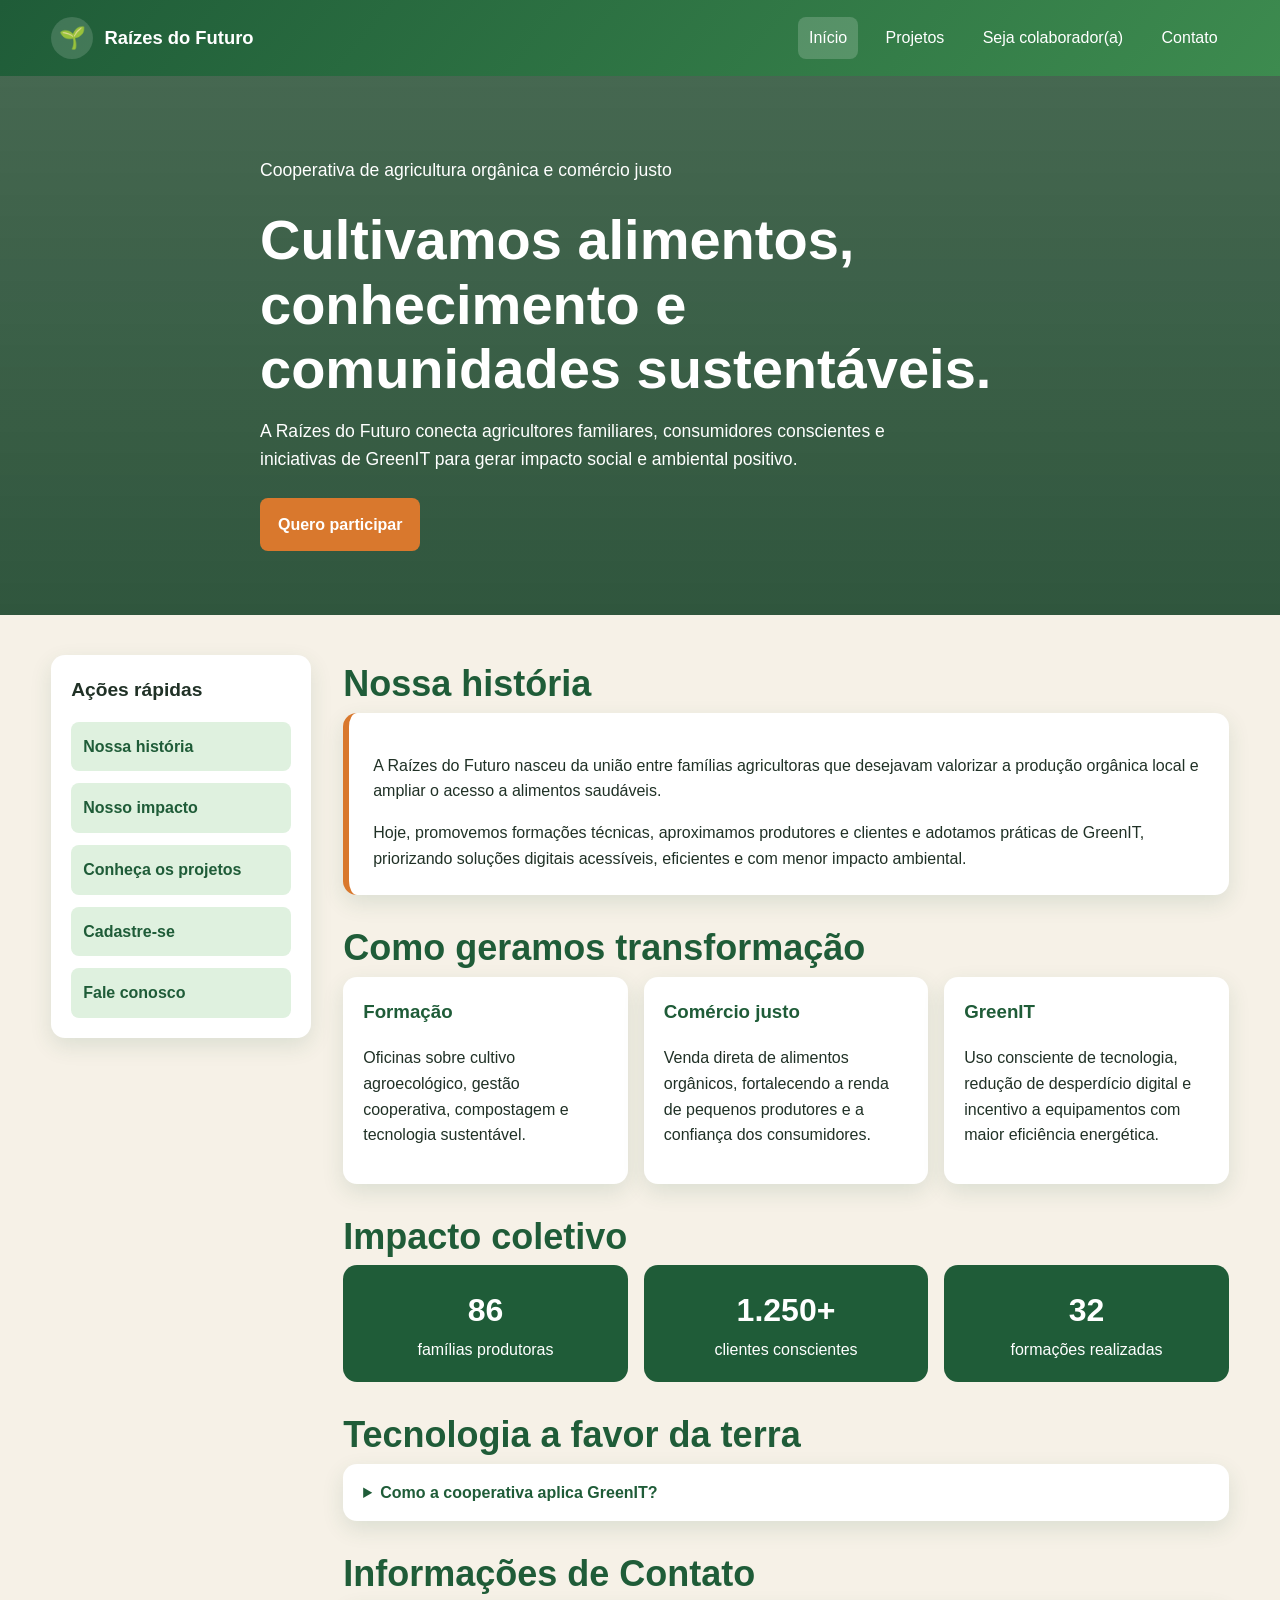
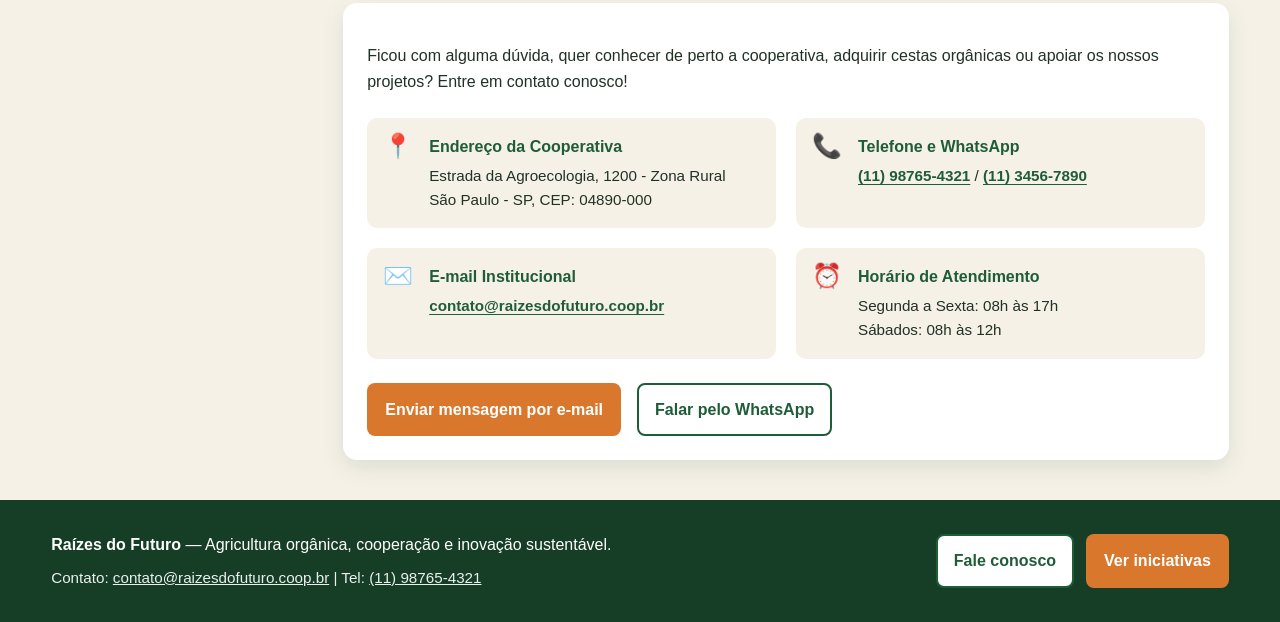
==== exp_pratica_1/index.html @ ef30d77c "Primeiro commit" ====
<!DOCTYPE html>
<html lang="pt-BR">

<head>
    <meta charset="UTF-8" />
    <meta name="viewport" content="width=device-width, initial-scale=1.0" />
    <meta name="description"
        content="Raízes do Futuro: cooperativa de agricultores orgânicos, formação, comércio justo e sustentabilidade." />
    <title>Raízes do Futuro | Cooperativa Orgânica</title>

    <style>
        :root {
            --verde-escuro: #1f5c38;
            --verde: #3d8b4f;
            --verde-claro: #dff1df;
            --areia: #f6f1e7;
            --laranja: #d9782d;
            --texto: #203126;
            --branco: #ffffff;
            --sombra: 0 8px 22px rgba(31, 92, 56, 0.12);
            --raio: 14px;
        }

        * {
            box-sizing: border-box;
        }

        html {
            scroll-behavior: smooth;
        }

        body {
            margin: 0;
            font-family: Arial, sans-serif;
            color: var(--texto);
            background: var(--areia);
            line-height: 1.6;
        }

        a {
            color: inherit;
        }

        a:focus-visible,
        button:focus-visible {
            outline: 3px solid #1d6ed8;
            outline-offset: 3px;
        }

        .container {
            width: min(1180px, 92%);
            margin: 0 auto;
        }

        .skip-link {
            position: absolute;
            top: -50px;
            left: 1rem;
            padding: 0.7rem 1rem;
            color: var(--branco);
            background: var(--verde-escuro);
            z-index: 10;
        }

        .skip-link:focus {
            top: 1rem;
        }

        .topo {
            color: var(--branco);
            background: linear-gradient(130deg, var(--verde-escuro), var(--verde));
        }

        .topo-conteudo {
            display: flex;
            align-items: center;
            justify-content: space-between;
            gap: 1rem;
            min-height: 76px;
        }

        .marca {
            display: flex;
            align-items: center;
            gap: 0.7rem;
            text-decoration: none;
            font-weight: bold;
            font-size: 1.15rem;
        }

        .marca-icone {
            display: grid;
            place-items: center;
            width: 42px;
            height: 42px;
            border-radius: 50%;
            background: rgba(255, 255, 255, 0.15);
            font-size: 1.35rem;
        }

        .menu-toggle {
            display: none;
            border: 1px solid rgba(255, 255, 255, 0.7);
            border-radius: 8px;
            padding: 0.5rem 0.75rem;
            color: var(--branco);
            background: transparent;
            font-size: 1rem;
            cursor: pointer;
        }

        .menu ul {
            display: flex;
            gap: 1rem;
            margin: 0;
            padding: 0;
            list-style: none;
        }

        .menu a {
            display: inline-block;
            padding: 0.5rem 0.7rem;
            border-radius: 8px;
            text-decoration: none;
        }

        .menu a:hover,
        .menu a[aria-current="page"] {
            background: rgba(255, 255, 255, 0.18);
        }

        .hero {
            padding: 4rem 0;
            color: var(--branco);
            background:
                linear-gradient(rgba(20, 65, 38, 0.78), rgba(20, 65, 38, 0.88)),
                url("https://images.unsplash.com/photo-1464226184884-fa280b87c399?auto=format&fit=crop&w=1600&q=80") center / cover;
        }

        .hero-conteudo {
            max-width: 760px;
        }

        .hero h1 {
            margin: 0;
            font-size: clamp(2rem, 5vw, 3.5rem);
            line-height: 1.15;
        }

        .hero p {
            max-width: 650px;
            margin: 1rem 0 1.5rem;
            font-size: 1.1rem;
        }

        .botao {
            display: inline-block;
            border: 2px solid transparent;
            border-radius: 8px;
            padding: 0.75rem 1rem;
            color: var(--branco);
            background: var(--laranja);
            text-decoration: none;
            font-weight: bold;
            cursor: pointer;
            transition: transform 0.2s ease, background 0.2s ease;
        }

        .botao:hover {
            background: #b85d19;
            transform: translateY(-2px);
        }

        .botao-secundario {
            color: var(--verde-escuro);
            background: var(--branco);
            border-color: var(--verde-escuro);
        }

        .botao-secundario:hover {
            color: var(--branco);
            background: var(--verde-escuro);
        }

        .layout {
            display: grid;
            grid-template-columns: 260px 1fr;
            gap: 2rem;
            padding: 2.5rem 0;
        }

        .sidebar {
            align-self: start;
            padding: 1.25rem;
            border-radius: var(--raio);
            background: var(--branco);
            box-shadow: var(--sombra);
        }

        .sidebar h2 {
            margin-top: 0;
            font-size: 1.2rem;
        }

        .sidebar nav {
            display: grid;
            gap: 0.75rem;
        }

        .sidebar a {
            display: block;
            padding: 0.75rem;
            border-radius: 8px;
            color: var(--verde-escuro);
            background: var(--verde-claro);
            text-decoration: none;
            font-weight: bold;
        }

        .sidebar a:hover {
            color: var(--branco);
            background: var(--verde);
        }

        .conteudo-principal {
            display: grid;
            gap: 1.5rem;
        }

        .secao-titulo {
            margin: 0;
            color: var(--verde-escuro);
            font-size: clamp(1.6rem, 3vw, 2.25rem);
        }

        .cartoes {
            display: grid;
            grid-template-columns: repeat(3, minmax(0, 1fr));
            gap: 1rem;
        }

        .cartao {
            padding: 1.25rem;
            border-radius: var(--raio);
            background: var(--branco);
            box-shadow: var(--sombra);
        }

        .cartao h3 {
            margin-top: 0;
            color: var(--verde-escuro);
        }

        .destaque {
            padding: 1.5rem;
            border-left: 6px solid var(--laranja);
            border-radius: var(--raio);
            background: var(--branco);
            box-shadow: var(--sombra);
        }

        .destaque p:last-child {
            margin-bottom: 0;
        }

        .metricas {
            display: grid;
            grid-template-columns: repeat(3, 1fr);
            gap: 1rem;
        }

        .metrica {
            padding: 1.25rem;
            border-radius: var(--raio);
            color: var(--branco);
            background: var(--verde-escuro);
            text-align: center;
        }

        .metrica strong {
            display: block;
            font-size: 2rem;
        }

        details {
            border-radius: var(--raio);
            background: var(--branco);
            box-shadow: var(--sombra);
        }

        summary {
            padding: 1rem 1.25rem;
            color: var(--verde-escuro);
            font-weight: bold;
            cursor: pointer;
        }

        details p {
            margin: 0;
            padding: 0 1.25rem 1.25rem;
        }

        .contato-info {
            padding: 1.5rem;
            border-radius: var(--raio);
            background: var(--branco);
            box-shadow: var(--sombra);
        }

        .contato-grid {
            display: grid;
            grid-template-columns: repeat(2, minmax(0, 1fr));
            gap: 1.25rem;
            margin: 1.5rem 0;
        }

        .contato-item {
            display: flex;
            align-items: flex-start;
            gap: 1rem;
            padding: 1rem;
            border-radius: 10px;
            background: var(--areia);
        }

        .contato-icone {
            font-size: 1.5rem;
            line-height: 1;
            flex-shrink: 0;
        }

        .contato-item strong {
            display: block;
            color: var(--verde-escuro);
            margin-bottom: 0.25rem;
        }

        .contato-item p {
            margin: 0;
            font-size: 0.95rem;
        }

        .link-contato {
            color: var(--verde-escuro);
            font-weight: bold;
            text-decoration: underline;
            text-underline-offset: 3px;
            transition: color 0.2s ease;
        }

        .link-contato:hover {
            color: var(--laranja);
        }

        .contato-acoes {
            display: flex;
            flex-wrap: wrap;
            gap: 1rem;
            margin-top: 1.25rem;
        }

        .rodape {
            padding: 2rem 0;
            color: var(--branco);
            background: #163e27;
        }

        .rodape-conteudo {
            display: flex;
            justify-content: space-between;
            gap: 1.5rem;
            align-items: center;
        }

        .rodape p {
            margin: 0;
        }

        .rodape-contato {
            margin-top: 0.5rem !important;
            font-size: 0.95rem;
            opacity: 0.92;
        }

        .rodape-contato a {
            color: var(--branco);
            text-decoration: underline;
        }

        .rodape-contato a:hover {
            color: var(--laranja);
        }

        .rodape-acoes {
            display: flex;
            gap: 0.75rem;
            flex-wrap: wrap;
        }

        @media (max-width: 800px) {
            .topo-conteudo {
                flex-wrap: wrap;
                padding: 0.8rem 0;
            }

            .menu-toggle {
                display: inline-block;
            }

            .menu {
                display: none;
                width: 100%;
            }

            .menu.aberto {
                display: block;
            }

            .menu ul {
                flex-direction: column;
                padding-top: 0.5rem;
            }

            .layout {
                grid-template-columns: 1fr;
            }

            .cartoes,
            .metricas,
            .contato-grid {
                grid-template-columns: 1fr;
            }

            .rodape-conteudo {
                flex-direction: column;
                align-items: flex-start;
            }
        }
    </style>
</head>

<body>
    <a class="skip-link" href="#conteudo-principal">Pular para o conteúdo principal</a>

    <header class="topo">
        <div class="container topo-conteudo">
            <a class="marca" href="index.html" aria-label="Página inicial da Raízes do Futuro">
                <span class="marca-icone" aria-hidden="true">🌱</span>
                Raízes do Futuro
            </a>

            <button class="menu-toggle" type="button" aria-expanded="false" aria-controls="menu-principal">
                Menu
            </button>

            <nav id="menu-principal" class="menu" aria-label="Navegação principal">
                <ul>
                    <li><a href="index.html" aria-current="page">Início</a></li>
                    <li><a href="projetos.html">Projetos</a></li>
                    <li><a href="cadastro.html">Seja colaborador(a)</a></li>
                    <li><a href="#contato">Contato</a></li>
                </ul>
            </nav>
        </div>
    </header>

    <main id="conteudo-principal">
        <section class="hero" aria-labelledby="titulo-principal">
            <div class="container hero-conteudo">
                <p>Cooperativa de agricultura orgânica e comércio justo</p>
                <h1 id="titulo-principal">Cultivamos alimentos, conhecimento e comunidades sustentáveis.</h1>
                <p>
                    A Raízes do Futuro conecta agricultores familiares, consumidores conscientes
                    e iniciativas de GreenIT para gerar impacto social e ambiental positivo.
                </p>
                <a class="botao" href="cadastro.html">Quero participar</a>
            </div>
        </section>

        <div class="container layout">
            <aside class="sidebar" aria-label="Ações rápidas">
                <h2>Ações rápidas</h2>
                <nav>
                    <a href="#historia">Nossa história</a>
                    <a href="#impacto">Nosso impacto</a>
                    <a href="projetos.html">Conheça os projetos</a>
                    <a href="cadastro.html">Cadastre-se</a>
                    <a href="#contato">Fale conosco</a>
                </nav>
            </aside>

            <div class="conteudo-principal">
                <section id="historia" aria-labelledby="titulo-historia">
                    <h2 id="titulo-historia" class="secao-titulo">Nossa história</h2>

                    <article class="destaque">
                        <p>
                            A Raízes do Futuro nasceu da união entre famílias agricultoras que
                            desejavam valorizar a produção orgânica local e ampliar o acesso a
                            alimentos saudáveis.
                        </p>
                        <p>
                            Hoje, promovemos formações técnicas, aproximamos produtores e clientes
                            e adotamos práticas de GreenIT, priorizando soluções digitais acessíveis,
                            eficientes e com menor impacto ambiental.
                        </p>
                    </article>
                </section>

                <section aria-labelledby="titulo-pilares">
                    <h2 id="titulo-pilares" class="secao-titulo">Como geramos transformação</h2>

                    <div class="cartoes">
                        <article class="cartao">
                            <h3>Formação</h3>
                            <p>
                                Oficinas sobre cultivo agroecológico, gestão cooperativa, compostagem e
                                tecnologia sustentável.
                            </p>
                        </article>

                        <article class="cartao">
                            <h3>Comércio justo</h3>
                            <p>
                                Venda direta de alimentos orgânicos, fortalecendo a renda de pequenos
                                produtores e a confiança dos consumidores.
                            </p>
                        </article>

                        <article class="cartao">
                            <h3>GreenIT</h3>
                            <p>
                                Uso consciente de tecnologia, redução de desperdício digital e
                                incentivo a equipamentos com maior eficiência energética.
                            </p>
                        </article>
                    </div>
                </section>

                <section id="impacto" aria-labelledby="titulo-impacto">
                    <h2 id="titulo-impacto" class="secao-titulo">Impacto coletivo</h2>

                    <div class="metricas">
                        <article class="metrica">
                            <strong>86</strong>
                            famílias produtoras
                        </article>

                        <article class="metrica">
                            <strong>1.250+</strong>
                            clientes conscientes
                        </article>

                        <article class="metrica">
                            <strong>32</strong>
                            formações realizadas
                        </article>
                    </div>
                </section>

                <section aria-labelledby="titulo-greenit">
                    <h2 id="titulo-greenit" class="secao-titulo">Tecnologia a favor da terra</h2>

                    <details>
                        <summary>Como a cooperativa aplica GreenIT?</summary>
                        <p>
                            Priorizamos páginas leves, comunicação digital objetiva, redução de
                            impressões desnecessárias, descarte responsável de eletrônicos e
                            equipamentos de baixo consumo energético.
                        </p>
                    </details>
                </section>

                <section id="contato" aria-labelledby="titulo-contato">
                    <h2 id="titulo-contato" class="secao-titulo">Informações de Contato</h2>

                    <div class="contato-info">
                        <p>
                            Ficou com alguma dúvida, quer conhecer de perto a cooperativa,
                            adquirir cestas orgânicas ou apoiar os nossos projetos? Entre em contato conosco!
                        </p>

                        <div class="contato-grid">
                            <article class="contato-item">
                                <span class="contato-icone" aria-hidden="true">📍</span>
                                <div>
                                    <strong>Endereço da Cooperativa</strong>
                                    <p>Estrada da Agroecologia, 1200 - Zona Rural<br />São Paulo - SP, CEP: 04890-000
                                    </p>
                                </div>
                            </article>

                            <article class="contato-item">
                                <span class="contato-icone" aria-hidden="true">📞</span>
                                <div>
                                    <strong>Telefone e WhatsApp</strong>
                                    <p>
                                        <a class="link-contato" href="tel:+5511987654321">(11) 98765-4321</a> /
                                        <a class="link-contato" href="tel:+551134567890">(11) 3456-7890</a>
                                    </p>
                                </div>
                            </article>

                            <article class="contato-item">
                                <span class="contato-icone" aria-hidden="true">✉️</span>
                                <div>
                                    <strong>E-mail Institucional</strong>
                                    <p>
                                        <a class="link-contato"
                                            href="mailto:contato@raizesdofuturo.coop.br">contato@raizesdofuturo.coop.br</a>
                                    </p>
                                </div>
                            </article>

                            <article class="contato-item">
                                <span class="contato-icone" aria-hidden="true">⏰</span>
                                <div>
                                    <strong>Horário de Atendimento</strong>
                                    <p>Segunda a Sexta: 08h às 17h<br />Sábados: 08h às 12h</p>
                                </div>
                            </article>
                        </div>

                        <div class="contato-acoes">
                            <a class="botao" href="mailto:contato@raizesdofuturo.coop.br">Enviar mensagem por e-mail</a>
                            <a class="botao botao-secundario" href="tel:+5511987654321">Falar pelo WhatsApp</a>
                        </div>
                    </div>
                </section>
            </div>
        </div>
    </main>

    <footer class="rodape">
        <div class="container rodape-conteudo">
            <div>
                <p><strong>Raízes do Futuro</strong> — Agricultura orgânica, cooperação e inovação sustentável.</p>
                <p class="rodape-contato">
                    Contato: <a href="mailto:contato@raizesdofuturo.coop.br">contato@raizesdofuturo.coop.br</a> | Tel:
                    <a href="tel:+5511987654321">(11) 98765-4321</a>
                </p>
            </div>
            <div class="rodape-acoes">
                <a class="botao botao-secundario" href="#contato">Fale conosco</a>
                <a class="botao" href="projetos.html">Ver iniciativas</a>
            </div>
        </div>
    </footer>

    <script>
        const menuToggle = document.querySelector(".menu-toggle");
        const menu = document.querySelector(".menu");

        menuToggle.addEventListener("click", () => {
            const menuAberto = menu.classList.toggle("aberto");

            menuToggle.setAttribute("aria-expanded", String(menuAberto));
            menuToggle.textContent = menuAberto ? "Fechar menu" : "Menu";
        });
    </script>
</body>

</html>
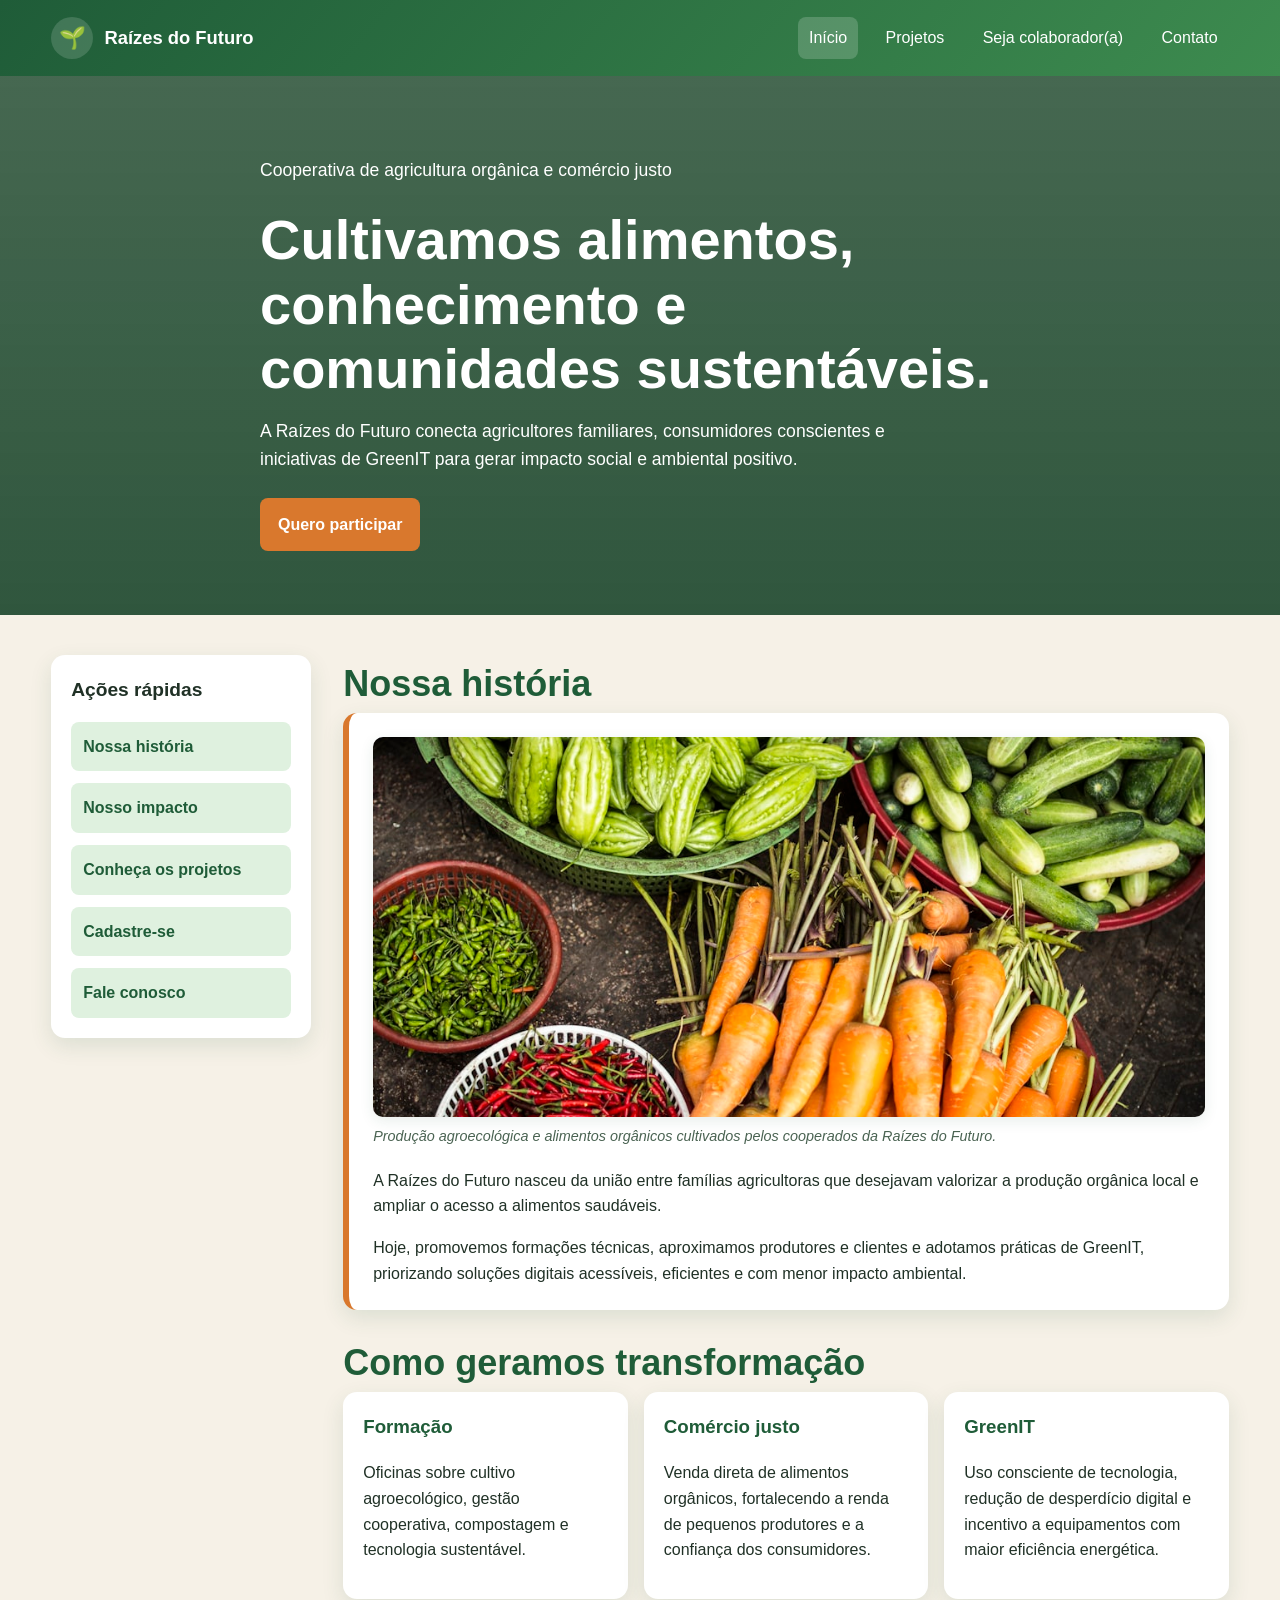
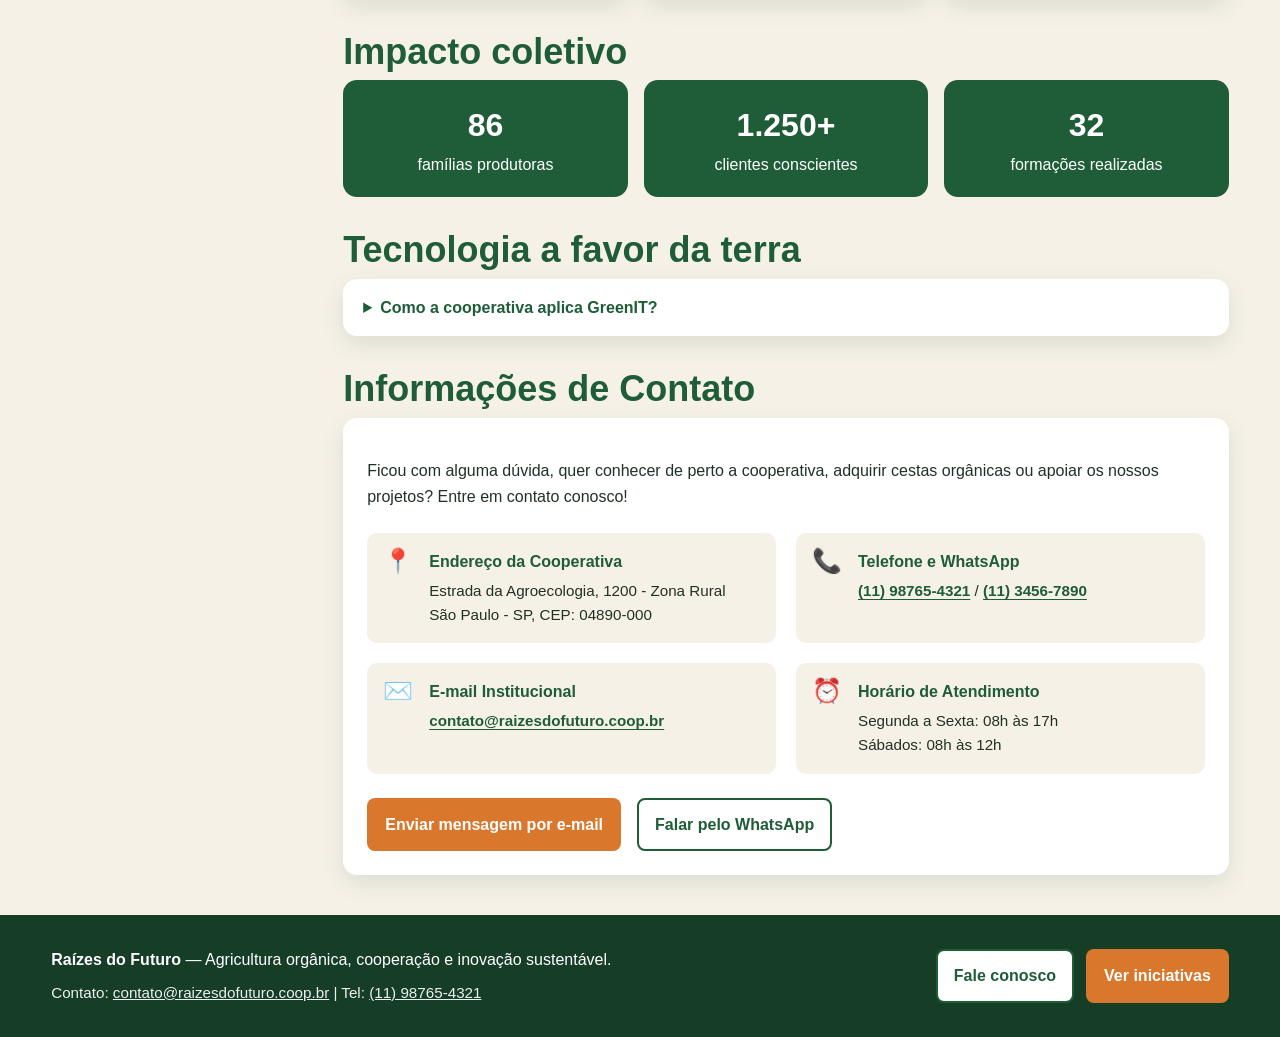
==== commit c702c087: "Inserção de imagem" ====
--- a/exp_pratica_1/index.html
+++ b/exp_pratica_1/index.html
@@ -251,12 +251,37 @@
             color: var(--verde-escuro);
         }
 
+        img {
+            max-width: 100%;
+            height: auto;
+            display: block;
+        }
+
         .destaque {
             padding: 1.5rem;
             border-left: 6px solid var(--laranja);
             border-radius: var(--raio);
             background: var(--branco);
             box-shadow: var(--sombra);
+        }
+
+        .destaque-midia {
+            margin: 0 0 1.25rem 0;
+        }
+
+        .imagem-destaque {
+            width: 100%;
+            max-height: 380px;
+            object-fit: cover;
+            border-radius: calc(var(--raio) - 4px);
+            box-shadow: 0 4px 14px rgba(31, 92, 56, 0.1);
+        }
+
+        .legenda-imagem {
+            margin-top: 0.5rem;
+            font-size: 0.9rem;
+            color: #4a6352;
+            font-style: italic;
         }
 
         .destaque p:last-child {
@@ -494,6 +519,17 @@
                     <h2 id="titulo-historia" class="secao-titulo">Nossa história</h2>
 
                     <article class="destaque">
+                        <figure class="destaque-midia">
+                            <img class="imagem-destaque"
+                                src="img/agricultura-familiar.jpg"
+                                alt="Alimentos orgânicos frescos como cenouras, pepinos e pimentões colhidos pela agricultura familiar"
+                                width="800"
+                                height="450"
+                                loading="lazy" />
+                            <figcaption class="legenda-imagem">
+                                Produção agroecológica e alimentos orgânicos cultivados pelos cooperados da Raízes do Futuro.
+                            </figcaption>
+                        </figure>
                         <p>
                             A Raízes do Futuro nasceu da união entre famílias agricultoras que
                             desejavam valorizar a produção orgânica local e ampliar o acesso a
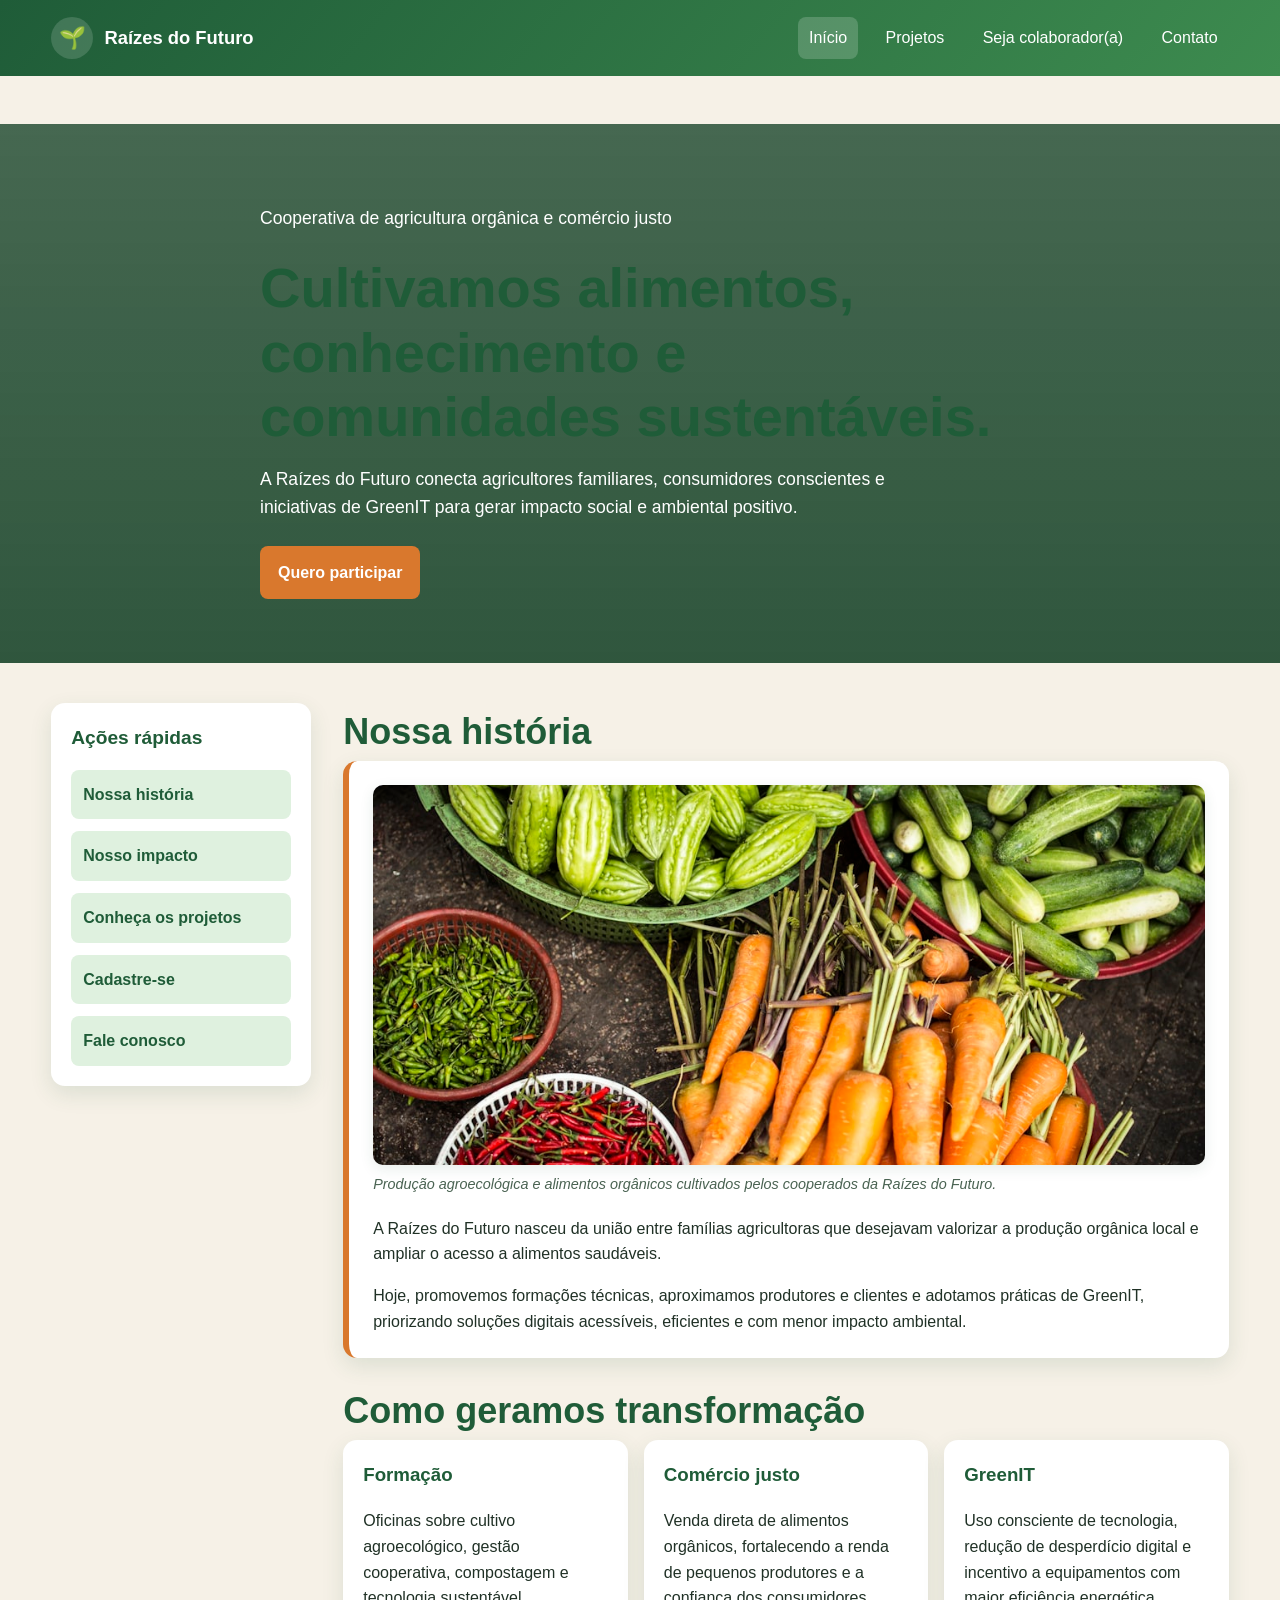
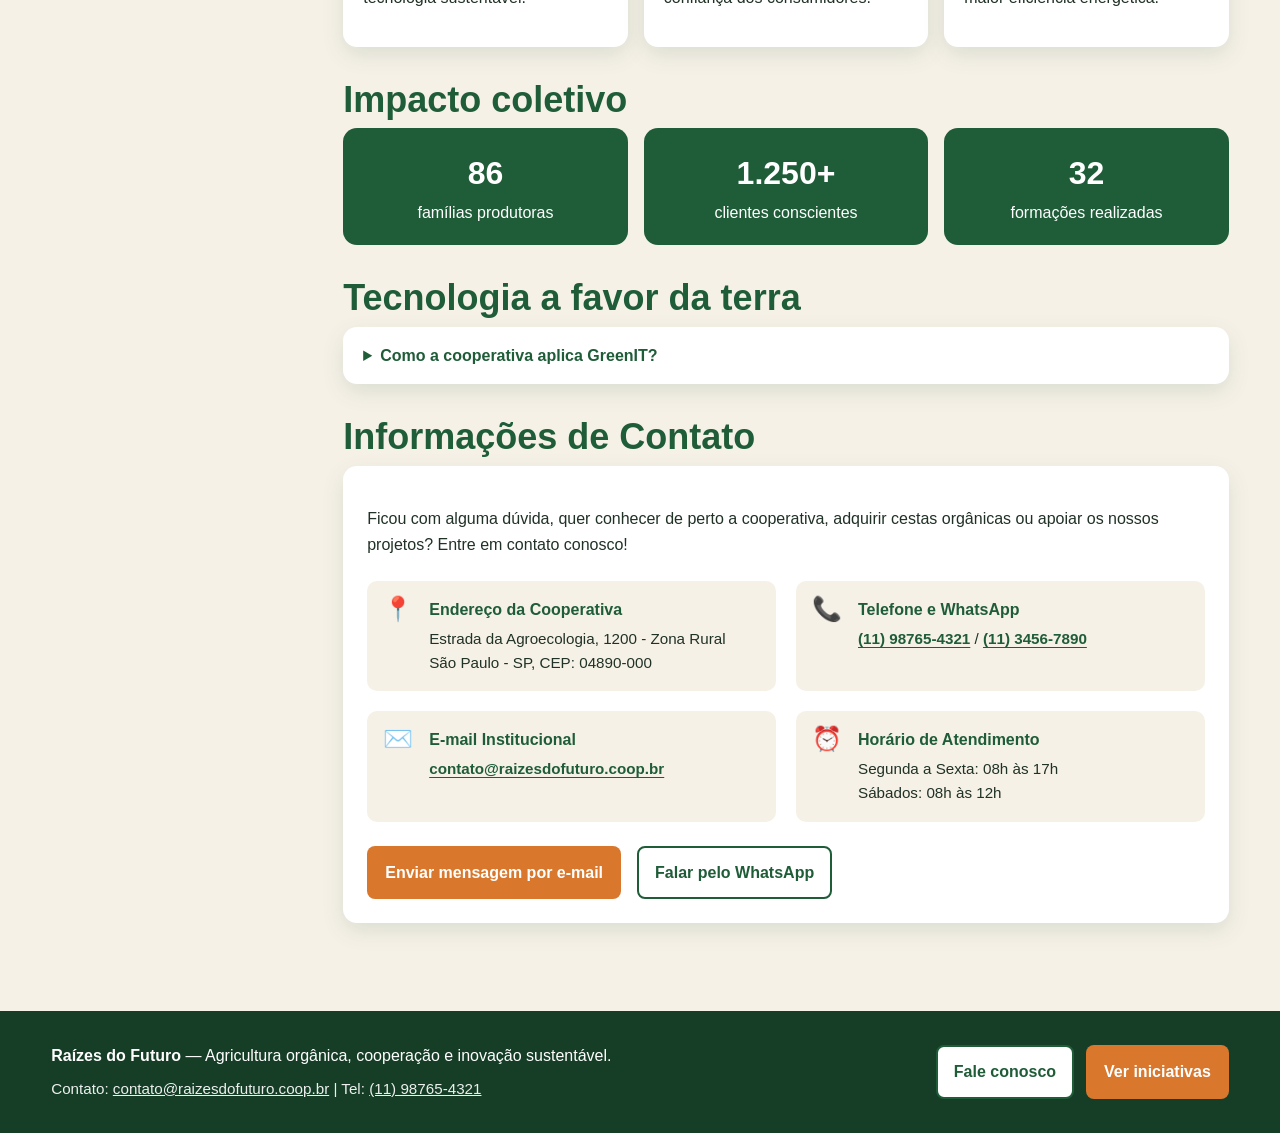
==== commit c47cd6cf: "separacao do css e do js" ====
--- a/exp_pratica_1/index.html
+++ b/exp_pratica_1/index.html
@@ -7,461 +7,8 @@
     <meta name="description"
         content="Raízes do Futuro: cooperativa de agricultores orgânicos, formação, comércio justo e sustentabilidade." />
     <title>Raízes do Futuro | Cooperativa Orgânica</title>
-
-    <style>
-        :root {
-            --verde-escuro: #1f5c38;
-            --verde: #3d8b4f;
-            --verde-claro: #dff1df;
-            --areia: #f6f1e7;
-            --laranja: #d9782d;
-            --texto: #203126;
-            --branco: #ffffff;
-            --sombra: 0 8px 22px rgba(31, 92, 56, 0.12);
-            --raio: 14px;
-        }
-
-        * {
-            box-sizing: border-box;
-        }
-
-        html {
-            scroll-behavior: smooth;
-        }
-
-        body {
-            margin: 0;
-            font-family: Arial, sans-serif;
-            color: var(--texto);
-            background: var(--areia);
-            line-height: 1.6;
-        }
-
-        a {
-            color: inherit;
-        }
-
-        a:focus-visible,
-        button:focus-visible {
-            outline: 3px solid #1d6ed8;
-            outline-offset: 3px;
-        }
-
-        .container {
-            width: min(1180px, 92%);
-            margin: 0 auto;
-        }
-
-        .skip-link {
-            position: absolute;
-            top: -50px;
-            left: 1rem;
-            padding: 0.7rem 1rem;
-            color: var(--branco);
-            background: var(--verde-escuro);
-            z-index: 10;
-        }
-
-        .skip-link:focus {
-            top: 1rem;
-        }
-
-        .topo {
-            color: var(--branco);
-            background: linear-gradient(130deg, var(--verde-escuro), var(--verde));
-        }
-
-        .topo-conteudo {
-            display: flex;
-            align-items: center;
-            justify-content: space-between;
-            gap: 1rem;
-            min-height: 76px;
-        }
-
-        .marca {
-            display: flex;
-            align-items: center;
-            gap: 0.7rem;
-            text-decoration: none;
-            font-weight: bold;
-            font-size: 1.15rem;
-        }
-
-        .marca-icone {
-            display: grid;
-            place-items: center;
-            width: 42px;
-            height: 42px;
-            border-radius: 50%;
-            background: rgba(255, 255, 255, 0.15);
-            font-size: 1.35rem;
-        }
-
-        .menu-toggle {
-            display: none;
-            border: 1px solid rgba(255, 255, 255, 0.7);
-            border-radius: 8px;
-            padding: 0.5rem 0.75rem;
-            color: var(--branco);
-            background: transparent;
-            font-size: 1rem;
-            cursor: pointer;
-        }
-
-        .menu ul {
-            display: flex;
-            gap: 1rem;
-            margin: 0;
-            padding: 0;
-            list-style: none;
-        }
-
-        .menu a {
-            display: inline-block;
-            padding: 0.5rem 0.7rem;
-            border-radius: 8px;
-            text-decoration: none;
-        }
-
-        .menu a:hover,
-        .menu a[aria-current="page"] {
-            background: rgba(255, 255, 255, 0.18);
-        }
-
-        .hero {
-            padding: 4rem 0;
-            color: var(--branco);
-            background:
-                linear-gradient(rgba(20, 65, 38, 0.78), rgba(20, 65, 38, 0.88)),
-                url("https://images.unsplash.com/photo-1464226184884-fa280b87c399?auto=format&fit=crop&w=1600&q=80") center / cover;
-        }
-
-        .hero-conteudo {
-            max-width: 760px;
-        }
-
-        .hero h1 {
-            margin: 0;
-            font-size: clamp(2rem, 5vw, 3.5rem);
-            line-height: 1.15;
-        }
-
-        .hero p {
-            max-width: 650px;
-            margin: 1rem 0 1.5rem;
-            font-size: 1.1rem;
-        }
-
-        .botao {
-            display: inline-block;
-            border: 2px solid transparent;
-            border-radius: 8px;
-            padding: 0.75rem 1rem;
-            color: var(--branco);
-            background: var(--laranja);
-            text-decoration: none;
-            font-weight: bold;
-            cursor: pointer;
-            transition: transform 0.2s ease, background 0.2s ease;
-        }
-
-        .botao:hover {
-            background: #b85d19;
-            transform: translateY(-2px);
-        }
-
-        .botao-secundario {
-            color: var(--verde-escuro);
-            background: var(--branco);
-            border-color: var(--verde-escuro);
-        }
-
-        .botao-secundario:hover {
-            color: var(--branco);
-            background: var(--verde-escuro);
-        }
-
-        .layout {
-            display: grid;
-            grid-template-columns: 260px 1fr;
-            gap: 2rem;
-            padding: 2.5rem 0;
-        }
-
-        .sidebar {
-            align-self: start;
-            padding: 1.25rem;
-            border-radius: var(--raio);
-            background: var(--branco);
-            box-shadow: var(--sombra);
-        }
-
-        .sidebar h2 {
-            margin-top: 0;
-            font-size: 1.2rem;
-        }
-
-        .sidebar nav {
-            display: grid;
-            gap: 0.75rem;
-        }
-
-        .sidebar a {
-            display: block;
-            padding: 0.75rem;
-            border-radius: 8px;
-            color: var(--verde-escuro);
-            background: var(--verde-claro);
-            text-decoration: none;
-            font-weight: bold;
-        }
-
-        .sidebar a:hover {
-            color: var(--branco);
-            background: var(--verde);
-        }
-
-        .conteudo-principal {
-            display: grid;
-            gap: 1.5rem;
-        }
-
-        .secao-titulo {
-            margin: 0;
-            color: var(--verde-escuro);
-            font-size: clamp(1.6rem, 3vw, 2.25rem);
-        }
-
-        .cartoes {
-            display: grid;
-            grid-template-columns: repeat(3, minmax(0, 1fr));
-            gap: 1rem;
-        }
-
-        .cartao {
-            padding: 1.25rem;
-            border-radius: var(--raio);
-            background: var(--branco);
-            box-shadow: var(--sombra);
-        }
-
-        .cartao h3 {
-            margin-top: 0;
-            color: var(--verde-escuro);
-        }
-
-        img {
-            max-width: 100%;
-            height: auto;
-            display: block;
-        }
-
-        .destaque {
-            padding: 1.5rem;
-            border-left: 6px solid var(--laranja);
-            border-radius: var(--raio);
-            background: var(--branco);
-            box-shadow: var(--sombra);
-        }
-
-        .destaque-midia {
-            margin: 0 0 1.25rem 0;
-        }
-
-        .imagem-destaque {
-            width: 100%;
-            max-height: 380px;
-            object-fit: cover;
-            border-radius: calc(var(--raio) - 4px);
-            box-shadow: 0 4px 14px rgba(31, 92, 56, 0.1);
-        }
-
-        .legenda-imagem {
-            margin-top: 0.5rem;
-            font-size: 0.9rem;
-            color: #4a6352;
-            font-style: italic;
-        }
-
-        .destaque p:last-child {
-            margin-bottom: 0;
-        }
-
-        .metricas {
-            display: grid;
-            grid-template-columns: repeat(3, 1fr);
-            gap: 1rem;
-        }
-
-        .metrica {
-            padding: 1.25rem;
-            border-radius: var(--raio);
-            color: var(--branco);
-            background: var(--verde-escuro);
-            text-align: center;
-        }
-
-        .metrica strong {
-            display: block;
-            font-size: 2rem;
-        }
-
-        details {
-            border-radius: var(--raio);
-            background: var(--branco);
-            box-shadow: var(--sombra);
-        }
-
-        summary {
-            padding: 1rem 1.25rem;
-            color: var(--verde-escuro);
-            font-weight: bold;
-            cursor: pointer;
-        }
-
-        details p {
-            margin: 0;
-            padding: 0 1.25rem 1.25rem;
-        }
-
-        .contato-info {
-            padding: 1.5rem;
-            border-radius: var(--raio);
-            background: var(--branco);
-            box-shadow: var(--sombra);
-        }
-
-        .contato-grid {
-            display: grid;
-            grid-template-columns: repeat(2, minmax(0, 1fr));
-            gap: 1.25rem;
-            margin: 1.5rem 0;
-        }
-
-        .contato-item {
-            display: flex;
-            align-items: flex-start;
-            gap: 1rem;
-            padding: 1rem;
-            border-radius: 10px;
-            background: var(--areia);
-        }
-
-        .contato-icone {
-            font-size: 1.5rem;
-            line-height: 1;
-            flex-shrink: 0;
-        }
-
-        .contato-item strong {
-            display: block;
-            color: var(--verde-escuro);
-            margin-bottom: 0.25rem;
-        }
-
-        .contato-item p {
-            margin: 0;
-            font-size: 0.95rem;
-        }
-
-        .link-contato {
-            color: var(--verde-escuro);
-            font-weight: bold;
-            text-decoration: underline;
-            text-underline-offset: 3px;
-            transition: color 0.2s ease;
-        }
-
-        .link-contato:hover {
-            color: var(--laranja);
-        }
-
-        .contato-acoes {
-            display: flex;
-            flex-wrap: wrap;
-            gap: 1rem;
-            margin-top: 1.25rem;
-        }
-
-        .rodape {
-            padding: 2rem 0;
-            color: var(--branco);
-            background: #163e27;
-        }
-
-        .rodape-conteudo {
-            display: flex;
-            justify-content: space-between;
-            gap: 1.5rem;
-            align-items: center;
-        }
-
-        .rodape p {
-            margin: 0;
-        }
-
-        .rodape-contato {
-            margin-top: 0.5rem !important;
-            font-size: 0.95rem;
-            opacity: 0.92;
-        }
-
-        .rodape-contato a {
-            color: var(--branco);
-            text-decoration: underline;
-        }
-
-        .rodape-contato a:hover {
-            color: var(--laranja);
-        }
-
-        .rodape-acoes {
-            display: flex;
-            gap: 0.75rem;
-            flex-wrap: wrap;
-        }
-
-        @media (max-width: 800px) {
-            .topo-conteudo {
-                flex-wrap: wrap;
-                padding: 0.8rem 0;
-            }
-
-            .menu-toggle {
-                display: inline-block;
-            }
-
-            .menu {
-                display: none;
-                width: 100%;
-            }
-
-            .menu.aberto {
-                display: block;
-            }
-
-            .menu ul {
-                flex-direction: column;
-                padding-top: 0.5rem;
-            }
-
-            .layout {
-                grid-template-columns: 1fr;
-            }
-
-            .cartoes,
-            .metricas,
-            .contato-grid {
-                grid-template-columns: 1fr;
-            }
-
-            .rodape-conteudo {
-                flex-direction: column;
-                align-items: flex-start;
-            }
-        }
-    </style>
+    <link rel="stylesheet" href="css/style.css" />
+    <script src="js/script.js" defer></script>
 </head>
 
 <body>
@@ -520,14 +67,12 @@
 
                     <article class="destaque">
                         <figure class="destaque-midia">
-                            <img class="imagem-destaque"
-                                src="img/agricultura-familiar.jpg"
+                            <img class="imagem-destaque" src="img/agricultura-familiar.jpg"
                                 alt="Alimentos orgânicos frescos como cenouras, pepinos e pimentões colhidos pela agricultura familiar"
-                                width="800"
-                                height="450"
-                                loading="lazy" />
+                                width="800" height="450" loading="lazy" />
                             <figcaption class="legenda-imagem">
-                                Produção agroecológica e alimentos orgânicos cultivados pelos cooperados da Raízes do Futuro.
+                                Produção agroecológica e alimentos orgânicos cultivados pelos cooperados da Raízes do
+                                Futuro.
                             </figcaption>
                         </figure>
                         <p>
@@ -631,7 +176,7 @@
                                 <div>
                                     <strong>Telefone e WhatsApp</strong>
                                     <p>
-                                        <a class="link-contato" href="tel:+5511987654321">(11) 98765-4321</a> /
+                                         <a class="link-contato" href="tel:+5511987654321">(11) 98765-4321</a> /
                                         <a class="link-contato" href="tel:+551134567890">(11) 3456-7890</a>
                                     </p>
                                 </div>
@@ -682,18 +227,6 @@
             </div>
         </div>
     </footer>
-
-    <script>
-        const menuToggle = document.querySelector(".menu-toggle");
-        const menu = document.querySelector(".menu");
-
-        menuToggle.addEventListener("click", () => {
-            const menuAberto = menu.classList.toggle("aberto");
-
-            menuToggle.setAttribute("aria-expanded", String(menuAberto));
-            menuToggle.textContent = menuAberto ? "Fechar menu" : "Menu";
-        });
-    </script>
 </body>
 
 </html>
--- a/exp_pratica_1/css/style.css
+++ b/exp_pratica_1/css/style.css
@@ -0,0 +1,722 @@
+/* ==========================================================================
+   RAÍZES DO FUTURO - COOPERATIVA ORGÂNICA
+   Arquivo Principal de Estilos (CSS3)
+   ========================================================================== */
+
+/* ==========================================================================
+   1. Variáveis Globais (:root) & Reset
+   ========================================================================== */
+:root {
+    --verde-escuro: #1f5c38;
+    --verde: #3d8b4f;
+    --verde-claro: #dff1df;
+    --areia: #f6f1e7;
+    --laranja: #d9782d;
+    --texto: #203126;
+    --branco: #ffffff;
+    --erro: #b42318;
+    --sombra: 0 8px 22px rgba(31, 92, 56, 0.12);
+    --raio: 14px;
+}
+
+* {
+    box-sizing: border-box;
+}
+
+html {
+    scroll-behavior: smooth;
+}
+
+body {
+    margin: 0;
+    font-family: Arial, sans-serif;
+    color: var(--texto);
+    background: var(--areia);
+    line-height: 1.6;
+}
+
+a {
+    color: inherit;
+}
+
+a:focus-visible,
+button:focus-visible,
+input:focus-visible,
+select:focus-visible,
+textarea:focus-visible {
+    outline: 3px solid #1d6ed8;
+    outline-offset: 2px;
+}
+
+img {
+    max-width: 100%;
+    height: auto;
+    display: block;
+}
+
+h1,
+h2 {
+    color: var(--verde-escuro);
+}
+
+/* ==========================================================================
+   2. Layout Base & Cabeçalho (Topo e Navegação)
+   ========================================================================== */
+.container {
+    width: min(1180px, 92%);
+    margin: 0 auto;
+}
+
+.container-cadastro {
+    width: min(1040px, 92%);
+}
+
+.skip-link {
+    position: absolute;
+    top: -50px;
+    left: 1rem;
+    padding: 0.7rem 1rem;
+    color: var(--branco);
+    background: var(--verde-escuro);
+    z-index: 10;
+}
+
+.skip-link:focus {
+    top: 1rem;
+}
+
+.topo {
+    color: var(--branco);
+    background: linear-gradient(130deg, var(--verde-escuro), var(--verde));
+}
+
+.topo-conteudo {
+    display: flex;
+    align-items: center;
+    justify-content: space-between;
+    gap: 1rem;
+    min-height: 76px;
+}
+
+.marca {
+    display: flex;
+    align-items: center;
+    gap: 0.7rem;
+    text-decoration: none;
+    font-weight: bold;
+    font-size: 1.15rem;
+}
+
+.marca-icone {
+    display: grid;
+    place-items: center;
+    width: 42px;
+    height: 42px;
+    border-radius: 50%;
+    background: rgba(255, 255, 255, 0.15);
+    font-size: 1.35rem;
+}
+
+.menu-toggle {
+    display: none;
+    border: 1px solid rgba(255, 255, 255, 0.7);
+    border-radius: 8px;
+    padding: 0.5rem 0.75rem;
+    color: var(--branco);
+    background: transparent;
+    font-size: 1rem;
+    cursor: pointer;
+}
+
+.menu ul {
+    display: flex;
+    gap: 1rem;
+    margin: 0;
+    padding: 0;
+    list-style: none;
+}
+
+.menu a {
+    display: inline-block;
+    padding: 0.5rem 0.7rem;
+    border-radius: 8px;
+    text-decoration: none;
+}
+
+.menu a:hover,
+.menu a[aria-current="page"] {
+    background: rgba(255, 255, 255, 0.18);
+}
+
+/* ==========================================================================
+   3. Componentes Comuns (Botões)
+   ========================================================================== */
+.botao {
+    display: inline-block;
+    border: 2px solid transparent;
+    border-radius: 8px;
+    padding: 0.75rem 1rem;
+    color: var(--branco);
+    background: var(--laranja);
+    font: inherit;
+    font-weight: bold;
+    text-decoration: none;
+    cursor: pointer;
+    transition: transform 0.2s ease, background 0.2s ease;
+}
+
+.botao:hover {
+    background: #b85d19;
+    transform: translateY(-2px);
+}
+
+.botao-secundario {
+    color: var(--verde-escuro);
+    background: var(--branco);
+    border-color: var(--verde-escuro);
+}
+
+.botao-secundario:hover {
+    color: var(--branco);
+    background: var(--verde-escuro);
+}
+
+/* ==========================================================================
+   4. Página Inicial (index.html)
+   ========================================================================== */
+.hero {
+    padding: 4rem 0;
+    color: var(--branco);
+    background:
+        linear-gradient(rgba(20, 65, 38, 0.78), rgba(20, 65, 38, 0.88)),
+        url("https://images.unsplash.com/photo-1464226184884-fa280b87c399?auto=format&fit=crop&w=1600&q=80") center / cover;
+}
+
+.hero-conteudo {
+    max-width: 760px;
+}
+
+.hero h1 {
+    margin: 0;
+    font-size: clamp(2rem, 5vw, 3.5rem);
+    line-height: 1.15;
+}
+
+.hero p {
+    max-width: 650px;
+    margin: 1rem 0 1.5rem;
+    font-size: 1.1rem;
+}
+
+.layout {
+    display: grid;
+    grid-template-columns: 260px 1fr;
+    gap: 2rem;
+    padding: 2.5rem 0;
+}
+
+.sidebar {
+    align-self: start;
+    padding: 1.25rem;
+    border-radius: var(--raio);
+    background: var(--branco);
+    box-shadow: var(--sombra);
+}
+
+.sidebar h2 {
+    margin-top: 0;
+    font-size: 1.2rem;
+}
+
+.sidebar nav {
+    display: grid;
+    gap: 0.75rem;
+}
+
+.sidebar a {
+    display: block;
+    padding: 0.75rem;
+    border-radius: 8px;
+    color: var(--verde-escuro);
+    background: var(--verde-claro);
+    text-decoration: none;
+    font-weight: bold;
+}
+
+.sidebar a:hover {
+    color: var(--branco);
+    background: var(--verde);
+}
+
+.conteudo-principal {
+    display: grid;
+    gap: 1.5rem;
+}
+
+.secao-titulo {
+    margin: 0;
+    color: var(--verde-escuro);
+    font-size: clamp(1.6rem, 3vw, 2.25rem);
+}
+
+.cartoes {
+    display: grid;
+    grid-template-columns: repeat(3, minmax(0, 1fr));
+    gap: 1rem;
+}
+
+.cartao {
+    padding: 1.25rem;
+    border-radius: var(--raio);
+    background: var(--branco);
+    box-shadow: var(--sombra);
+}
+
+.cartao h3 {
+    margin-top: 0;
+    color: var(--verde-escuro);
+}
+
+.destaque {
+    padding: 1.5rem;
+    border-left: 6px solid var(--laranja);
+    border-radius: var(--raio);
+    background: var(--branco);
+    box-shadow: var(--sombra);
+}
+
+.destaque-midia {
+    margin: 0 0 1.25rem 0;
+}
+
+.imagem-destaque {
+    width: 100%;
+    max-height: 380px;
+    object-fit: cover;
+    border-radius: calc(var(--raio) - 4px);
+    box-shadow: 0 4px 14px rgba(31, 92, 56, 0.1);
+}
+
+.legenda-imagem {
+    margin-top: 0.5rem;
+    font-size: 0.9rem;
+    color: #4a6352;
+    font-style: italic;
+}
+
+.destaque p:last-child {
+    margin-bottom: 0;
+}
+
+.metricas {
+    display: grid;
+    grid-template-columns: repeat(3, 1fr);
+    gap: 1rem;
+}
+
+.metrica {
+    padding: 1.25rem;
+    border-radius: var(--raio);
+    color: var(--branco);
+    background: var(--verde-escuro);
+    text-align: center;
+}
+
+.metrica strong {
+    display: block;
+    font-size: 2rem;
+}
+
+details {
+    border-radius: var(--raio);
+    background: var(--branco);
+    box-shadow: var(--sombra);
+}
+
+summary {
+    padding: 1rem 1.25rem;
+    color: var(--verde-escuro);
+    font-weight: bold;
+    cursor: pointer;
+}
+
+details p {
+    margin: 0;
+    padding: 0 1.25rem 1.25rem;
+}
+
+.contato-info {
+    padding: 1.5rem;
+    border-radius: var(--raio);
+    background: var(--branco);
+    box-shadow: var(--sombra);
+}
+
+.contato-grid {
+    display: grid;
+    grid-template-columns: repeat(2, minmax(0, 1fr));
+    gap: 1.25rem;
+    margin: 1.5rem 0;
+}
+
+.contato-item {
+    display: flex;
+    align-items: flex-start;
+    gap: 1rem;
+    padding: 1rem;
+    border-radius: 10px;
+    background: var(--areia);
+}
+
+.contato-icone {
+    font-size: 1.5rem;
+    line-height: 1;
+    flex-shrink: 0;
+}
+
+.contato-item strong {
+    display: block;
+    color: var(--verde-escuro);
+    margin-bottom: 0.25rem;
+}
+
+.contato-item p {
+    margin: 0;
+    font-size: 0.95rem;
+}
+
+.link-contato {
+    color: var(--verde-escuro);
+    font-weight: bold;
+    text-decoration: underline;
+    text-underline-offset: 3px;
+    transition: color 0.2s ease;
+}
+
+.link-contato:hover {
+    color: var(--laranja);
+}
+
+.contato-acoes {
+    display: flex;
+    flex-wrap: wrap;
+    gap: 1rem;
+    margin-top: 1.25rem;
+}
+
+/* ==========================================================================
+   5. Página de Projetos (projetos.html)
+   ========================================================================== */
+main {
+    padding: 3rem 0;
+}
+
+.cabecalho-pagina {
+    max-width: 800px;
+    margin-bottom: 2rem;
+}
+
+.cabecalho-pagina h1 {
+    margin-bottom: 0.5rem;
+    font-size: clamp(2rem, 5vw, 3rem);
+}
+
+.projetos-grid {
+    display: grid;
+    grid-template-columns: repeat(3, minmax(0, 1fr));
+    gap: 1.25rem;
+}
+
+.projeto {
+    display: flex;
+    flex-direction: column;
+    overflow: hidden;
+    border-radius: var(--raio);
+    background: var(--branco);
+    box-shadow: var(--sombra);
+}
+
+.projeto-imagem {
+    display: grid;
+    place-items: center;
+    min-height: 160px;
+    color: var(--branco);
+    background: linear-gradient(140deg, var(--verde), var(--verde-escuro));
+    font-size: 3.5rem;
+}
+
+.projeto-conteudo {
+    display: flex;
+    flex: 1;
+    flex-direction: column;
+    padding: 1.25rem;
+}
+
+.projeto h2 {
+    margin-top: 0;
+    font-size: 1.35rem;
+}
+
+.tag {
+    display: inline-block;
+    width: fit-content;
+    margin-top: auto;
+    padding: 0.35rem 0.65rem;
+    border-radius: 999px;
+    color: var(--verde-escuro);
+    background: var(--verde-claro);
+    font-size: 0.85rem;
+    font-weight: bold;
+}
+
+.chamada {
+    margin-top: 2.5rem;
+    padding: 2rem;
+    border-radius: var(--raio);
+    color: var(--branco);
+    background: var(--verde-escuro);
+}
+
+.chamada .botao {
+    margin-top: 0.5rem;
+}
+
+/* ==========================================================================
+   6. Página de Cadastro (cadastro.html)
+   ========================================================================== */
+.introducao {
+    max-width: 760px;
+    margin-bottom: 1.5rem;
+}
+
+.introducao h1 {
+    margin-bottom: 0.5rem;
+    font-size: clamp(2rem, 5vw, 3rem);
+}
+
+.formulario {
+    padding: 1.5rem;
+    border-radius: var(--raio);
+    background: var(--branco);
+    box-shadow: var(--sombra);
+}
+
+fieldset {
+    margin: 0 0 1.5rem;
+    padding: 1.25rem;
+    border: 1px solid #b8d5bd;
+    border-radius: 10px;
+}
+
+fieldset:last-of-type {
+    margin-bottom: 1rem;
+}
+
+legend {
+    padding: 0 0.4rem;
+    color: var(--verde-escuro);
+    font-weight: bold;
+}
+
+.grid {
+    display: grid;
+    grid-template-columns: repeat(2, minmax(0, 1fr));
+    gap: 1rem;
+}
+
+.campo {
+    display: flex;
+    flex-direction: column;
+    gap: 0.35rem;
+}
+
+.campo-completo {
+    grid-column: 1 / -1;
+}
+
+.campo-mensagem {
+    margin-top: 1rem;
+}
+
+label {
+    font-weight: bold;
+}
+
+input,
+select,
+textarea {
+    width: 100%;
+    min-height: 44px;
+    border: 1px solid #7a977f;
+    border-radius: 8px;
+    padding: 0.7rem;
+    color: var(--texto);
+    background: var(--branco);
+    font: inherit;
+}
+
+textarea {
+    min-height: 110px;
+    resize: vertical;
+}
+
+input:invalid:not(:placeholder-shown) {
+    border-color: var(--erro);
+}
+
+.ajuda {
+    margin: 0;
+    color: #46624b;
+    font-size: 0.875rem;
+}
+
+.opcoes {
+    display: flex;
+    flex-wrap: wrap;
+    gap: 0.8rem 1.2rem;
+}
+
+.opcao {
+    display: flex;
+    align-items: center;
+    gap: 0.45rem;
+}
+
+.opcao input {
+    width: auto;
+    min-height: auto;
+}
+
+.termos {
+    display: flex;
+    align-items: flex-start;
+    gap: 0.65rem;
+    margin-bottom: 1rem;
+}
+
+.termos input {
+    width: auto;
+    min-height: auto;
+    margin-top: 0.3rem;
+}
+
+.mensagem-sucesso {
+    display: none;
+    margin-top: 1rem;
+    padding: 1rem;
+    border-radius: 8px;
+    color: #134b25;
+    background: var(--verde-claro);
+    font-weight: bold;
+}
+
+.mensagem-sucesso.visivel {
+    display: block;
+}
+
+/* ==========================================================================
+   7. Rodapé
+   ========================================================================== */
+.rodape {
+    padding: 2rem 0;
+    color: var(--branco);
+    background: #163e27;
+}
+
+.rodape-conteudo {
+    display: flex;
+    justify-content: space-between;
+    gap: 1.5rem;
+    align-items: center;
+}
+
+.rodape p {
+    margin: 0;
+}
+
+.rodape-contato {
+    margin-top: 0.5rem !important;
+    font-size: 0.95rem;
+    opacity: 0.92;
+}
+
+.rodape-contato a {
+    color: var(--branco);
+    text-decoration: underline;
+}
+
+.rodape-contato a:hover {
+    color: var(--laranja);
+}
+
+.rodape-acoes {
+    display: flex;
+    gap: 0.75rem;
+    flex-wrap: wrap;
+}
+
+/* ==========================================================================
+   8. Responsividade (Media Queries)
+   ========================================================================== */
+@media (max-width: 800px) {
+    .topo-conteudo {
+        flex-wrap: wrap;
+        padding: 0.8rem 0;
+    }
+
+    .menu-toggle {
+        display: inline-block;
+    }
+
+    .menu {
+        display: none;
+        width: 100%;
+    }
+
+    .menu.aberto {
+        display: block;
+    }
+
+    .menu ul {
+        flex-direction: column;
+        padding-top: 0.5rem;
+    }
+
+    /* Página Inicial */
+    .layout {
+        grid-template-columns: 1fr;
+    }
+
+    .cartoes,
+    .metricas,
+    .contato-grid {
+        grid-template-columns: 1fr;
+    }
+
+    .rodape-conteudo {
+        flex-direction: column;
+        align-items: flex-start;
+    }
+
+    /* Página de Projetos */
+    .projetos-grid {
+        grid-template-columns: 1fr;
+    }
+
+    /* Página de Cadastro */
+    .grid {
+        grid-template-columns: 1fr;
+    }
+
+    .campo-completo {
+        grid-column: auto;
+    }
+
+    .formulario {
+        padding: 1rem;
+    }
+
+    fieldset {
+        padding: 1rem;
+    }
+}
